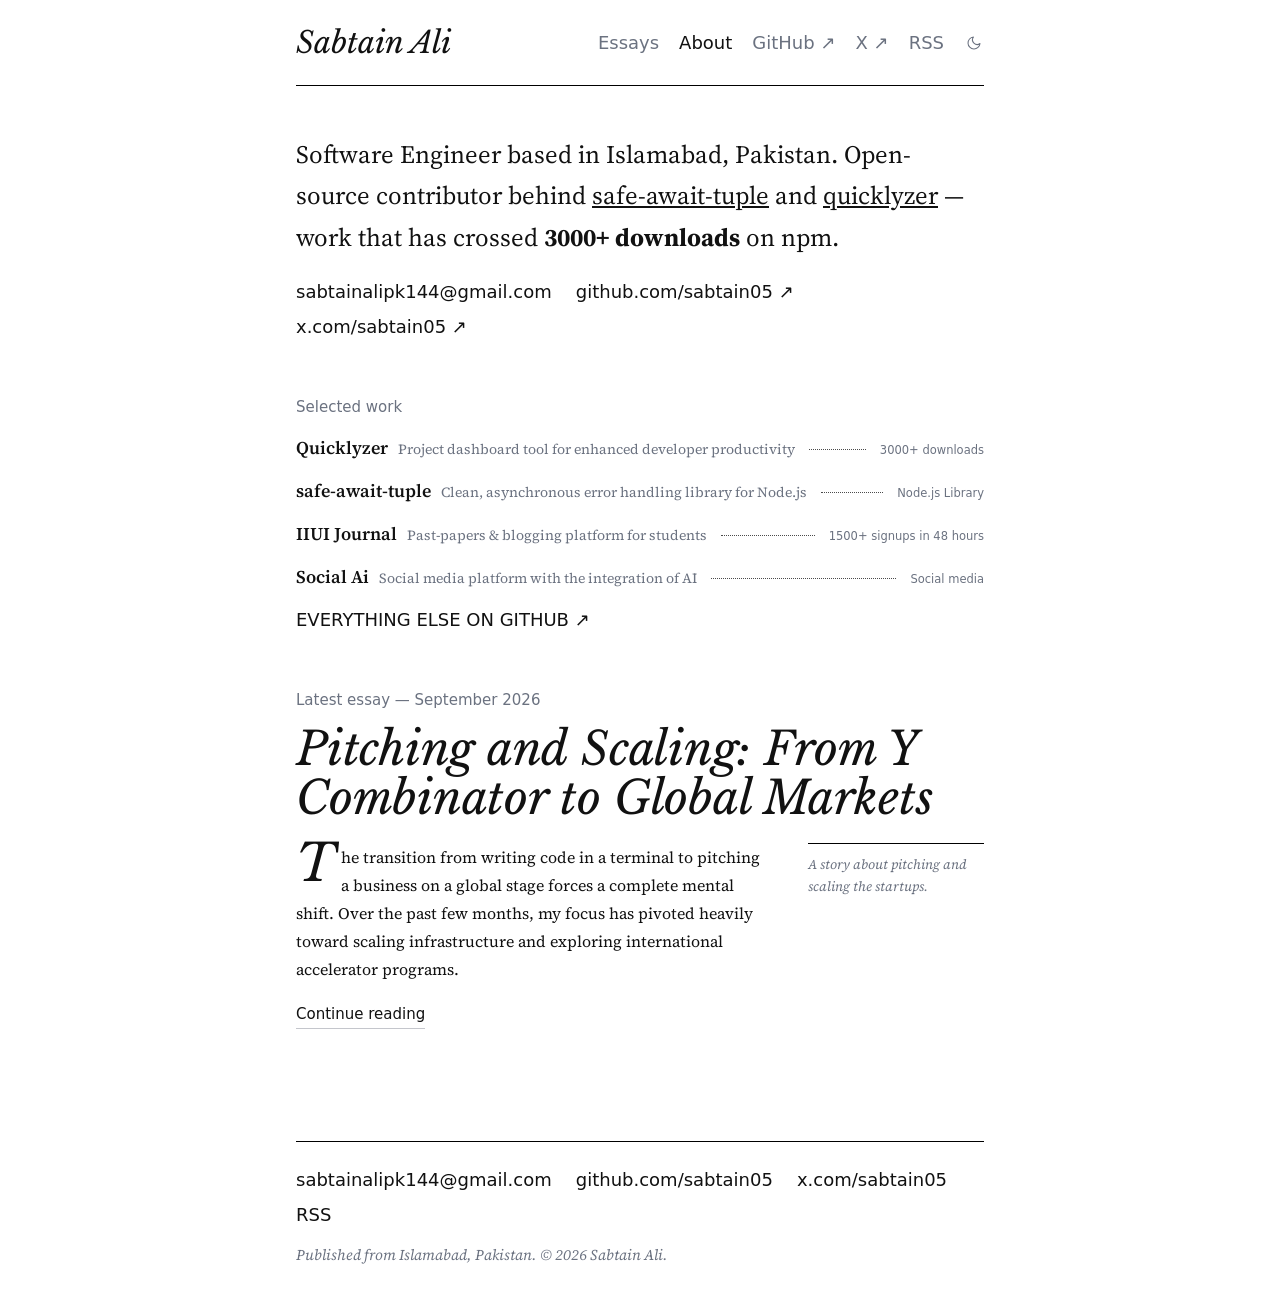
==== index.html @ 8df345d6 "Add x.com link to footer and update font sizes for better readability" ====
<!DOCTYPE html>
<html lang="en" data-theme="light">
<head>
    <meta charset="utf-8" />
    <meta name="viewport" content="width=device-width, initial-scale=1" />
    <title>Sabtain Ali</title>
    <meta name="description" content="Essays on software, open source, and the society around them — by Sabtain Ali." />
    <link rel="icon" href="data:image/svg+xml,<svg xmlns='http://www.w3.org/2000/svg' viewBox='0 0 100 100'><rect width='100' height='100' rx='20' fill='%23111'/><text x='50%' y='50%' dominant-baseline='central' text-anchor='middle' font-family='serif' font-size='60' font-style='italic' fill='white'>S</text></svg>" />

    <!-- Fonts -->
    <link rel="preconnect" href="https://fonts.googleapis.com">
    <link rel="preconnect" href="https://fonts.gstatic.com" crossorigin>
    <link href="https://fonts.googleapis.com/css2?family=Libre+Baskerville:ital,wght@0,400;0,700;1,400&family=Source+Serif+4:ital,opsz,wght@0,8..60,400;0,8..60,600;1,8..60,400&display=swap" rel="stylesheet">
    
    <link rel="stylesheet" href="style.css" />
    <script>
        (function () {
            try {
                var theme = localStorage.getItem('theme');
                if (!theme) {
                    theme = window.matchMedia('(prefers-color-scheme: dark)').matches ? 'dark' : 'light';
                }
                document.documentElement.setAttribute('data-theme', theme);
            } catch (e) {}
        })();
    </script>
</head>
<body>
    <div class="layout-container">
        <header class="site-header">
            <div class="header-content">
                <a class="site-title" href="https://sabtainali.me">Sabtain Ali</a>
                <nav class="site-nav">
                    <a class="nav-link text-dim" href="blog.html">Essays</a>
                    <a class="nav-link text-main" aria-current="page" href="index.html">About</a>
                    <a class="nav-link text-dim" href="https://github.com/sabtain05" target="_blank" rel="noopener noreferrer">GitHub ↗</a>
                    <a class="nav-link text-dim" href="https://x.com/sabtain05" target="_blank" rel="noopener noreferrer">X ↗</a>
                    <a class="nav-link text-dim" href="rss.xml">RSS</a>
                    <button type="button" id="theme-toggle" aria-label="Switch theme" class="theme-btn">
                        <svg viewBox="0 0 24 24" fill="none" stroke="currentColor" stroke-width="1.6" class="moon-icon" aria-hidden="true">
                            <path stroke-linecap="round" stroke-linejoin="round" d="M21 12.79A9 9 0 1 1 11.21 3a7 7 0 0 0 9.79 9.79z"></path>
                        </svg>
                    </button>
                </nav>
            </div>
        </header>

        <main class="main-content">
            <div class="content-wrapper">

                <section aria-label="About">
                    <p class="bio-text">
                        Software Engineer based in Islamabad, Pakistan. Open-source contributor behind 
                        <a style="text-decoration: underline;" href="https://safe-await-tuple.vercel.app">safe-await-tuple</a> and
                        <a style="text-decoration: underline;" href="https://quicklyzer.vercel.app">quicklyzer</a> — work that has crossed <strong>3000+ downloads</strong> on npm.
                    </p>
                    <div class="contact-links">
                        <a class="nav-link text-main" href="mailto:sabtainalipk144@gmail.com">sabtainalipk144@gmail.com</a>
                        <a class="nav-link text-main" href="https://github.com/sabtain05" target="_blank" rel="noopener noreferrer">github.com/sabtain05 ↗</a>
                        <a class="nav-link text-main" href="https://x.com/sabtain05" target="_blank" rel="noopener noreferrer">x.com/sabtain05 ↗</a>
                    </div>
                </section>

                <section aria-labelledby="work-heading">
                    <div class="section-header">
                        <h2 id="work-heading" class="section-label">Selected work</h2>
                    </div>
                    <ul class="project-list">
                      <li>
                            <a href="https://quicklyzer.vercel.app" class="project-item group">
                                <span class="project-name group-hover">Quicklyzer</span>
                                <span class="project-desc">Project dashboard tool for enhanced developer productivity</span>
                                <span class="leader hidden-mobile" aria-hidden="true"></span>
                                <span class="project-meta">3000+ downloads</span>
                            </a>
                        </li>
                        <li>
                            <a href="https://safe-await-tuple.vercel.app" class="project-item group">
                                <span class="project-name group-hover">safe-await-tuple</span>
                                <span class="project-desc">Clean, asynchronous error handling library for Node.js</span>
                                <span class="leader hidden-mobile" aria-hidden="true"></span>
                                <span class="project-meta">Node.js Library</span>
                            </a>
                        </li>
                        <li>
                          <a href="https://github.com/sabtain05/iiui_journal" class="project-item group">
                            <span class="project-name group-hover">IIUI Journal</span>
                            <span class="project-desc">Past-papers & blogging platform for students</span>
                            <span class="leader hidden-mobile" aria-hidden="true"></span>
                            <span class="project-meta">1500+ signups in 48 hours</span>
                          </a>
                        </li>
                        <li>
                          <a href="https://github.com/sabtain05/Social-Ai" class="project-item group">
                            <span class="project-name group-hover">Social Ai</span>
                            <span class="project-desc">Social media platform with the integration of AI</span>
                            <span class="leader hidden-mobile" aria-hidden="true"></span>
                            <span class="project-meta">Social media</span>
                          </a>
                        </li>
                      </ul>
                    <div class="more-link-container">
                        <a href="https://github.com/sabtain05" class="nav-link text-main">EVERYTHING ELSE ON GITHUB ↗</a>
                    </div>
                </section>

                <!-- Latest Essay Section -->
                <section aria-labelledby="latest-heading">
                    <p class="section-label">Latest essay — September 2026</p>
                    <h2 id="latest-heading" class="latest-title">
                        <a href="2026-09-06-pitching-and-scaling.html">Pitching and Scaling: From Y Combinator to Global Markets</a>
                    </h2>
                    <div class="latest-grid">
                        <p class="dropcap-text">
                            <span class="dropcap">T</span>he transition from writing code in a terminal to pitching a business on a global stage forces a complete mental shift. Over the past few months, my focus has pivoted heavily toward scaling infrastructure and exploring international accelerator programs.
                        </p>
                        <aside class="latest-aside">
                            A story about pitching and scaling the startups.
                        </aside>
                    </div>
                    <a class="continue-reading text-main" href="2026-09-06-pitching-and-scaling.html">Continue reading</a>
                </section>

            </div>
        </main>

        <footer class="site-footer">
            <div class="footer-links">
                <a class="nav-link text-main" href="mailto:sabtainalipk144@gmail.com">sabtainalipk144@gmail.com</a>
                <a class="nav-link text-main" href="https://github.com/sabtain05">github.com/sabtain05</a>
                <a class="nav-link text-main" href="https://x.com/sabtain05" target="_blank" rel="noopener noreferrer">x.com/sabtain05</a>
                <a class="nav-link text-main" href="rss.xml">RSS</a>
            </div>
            <p class="copyright">Published from Islamabad, Pakistan. © 2026 Sabtain Ali.</p>
        </footer>
    </div>
    
    <script src="script.js"></script>
</body>
</html>
---- style.css ----
:root {
    --font-serif: 'Source Serif 4', Georgia, Cambria, "Times New Roman", Times, serif;
    --font-display: 'Libre Baskerville', Georgia, serif;
    --font-sans: ui-sans-serif, system-ui, -apple-system, BlinkMacSystemFont, "Segoe UI", Roboto, "Helvetica Neue", Arial, sans-serif;
    

    --bg-color: #ffffff;
    --text-main: #111111;
    --text-dim: #6b7280;
    --border-color: #000000;
    --selection-bg: #d1d5db;
}

:root[data-theme="dark"] {
    --bg-color: #111111;
    --text-main: #ededed;
    --text-dim: #a1a1aa;
    --border-color: #ffffff;
    --selection-bg: #3f3f46;
}


* {
    box-sizing: border-box;
    margin: 0;
    padding: 0;
}

::selection {
    background: var(--selection-bg);
}

body {
    background-color: var(--bg-color);
    color: var(--text-main);
    font-family: var(--font-serif);
    -webkit-font-smoothing: antialiased;
    -moz-osx-font-smoothing: grayscale;
    transition: background-color 0.3s ease, color 0.3s ease;
    line-height: 1.5;
}

a {
    color: inherit;
    text-decoration: none;
}


.layout-container {
    max-width: 46rem;
    width: 100%;
    margin: 0 auto;
    padding: 0 1.5rem;
    min-height: 100vh;
    display: flex;
    flex-direction: column;
}

.site-header {
    border-bottom: 1px solid var(--border-color);
    padding: 1.25rem 0;
}

.header-content {
    display: flex;
    flex-wrap: wrap;
    align-items: center;
    justify-content: space-between;
    gap: 0.5rem 1rem;
}

.site-title {
    font-family: var(--font-display);
    font-style: italic;
    font-size: 30px;
    transition: color 0.2s;
}

.site-title:hover {
    color: var(--text-dim);
}

.site-nav {
    display: flex;
    flex-wrap: wrap;
    align-items: center;
    gap: 0.5rem 1.25rem;
}

.nav-link {
    font-family: var(--font-sans);
    font-size: 18px;
    transition: color 0.2s;
}

.text-dim { color: var(--text-dim); }
.text-main { color: var(--text-main); }

.nav-link.text-dim:hover { color: var(--text-main); }
.nav-link.text-main:hover { color: var(--text-dim); }

.theme-btn {
    background: none;
    border: none;
    color: var(--text-dim);
    cursor: pointer;
    width: 1.25rem;
    height: 1.25rem;
    display: inline-flex;
    align-items: center;
    justify-content: center;
    transition: color 0.2s;
}

.theme-btn:hover { color: var(--text-main); }
.moon-icon { width: 1rem; height: 1rem; }


.main-content {
    flex: 1;
    padding: 3rem 0;
}

.content-wrapper {
    display: flex;
    flex-direction: column;
    gap: 3rem;
}

@media (min-width: 640px) {
    .content-wrapper { gap: 3.5rem; }
}


.bio-text {
    font-size: 25px;
    line-height: 1.65;
}

.contact-links {
    margin-top: 1.25rem;
    display: flex;
    flex-wrap: wrap;
    gap: 0.5rem 1.5rem;
}


.section-header {
    display: flex;
    align-items: center;
    gap: 1rem;
}

.section-label {
    font-family: var(--font-sans);
    font-size: 15px;
    color: var(--text-dim);
    font-weight: normal;
}

.project-list {
    list-style: none;
    margin-top: 0.5rem;
}

.project-item {
    display: flex;
    flex-wrap: wrap;
    align-items: baseline;
    column-gap: 0.625rem;
    padding: 0.5rem 0;
}

.project-name {
    font-weight: 600;
    font-size: 18px;
    white-space: nowrap;
}

.group:hover .group-hover {
    font-style: italic;
}

.project-desc {
    order: 3;
    flex-basis: 100%;
    color: var(--text-dim);
    font-size: 14px;
}

.project-meta {
    font-family: var(--font-sans);
    font-size: 11.5px;
    color: var(--text-dim);
    white-space: nowrap;
    margin-left: auto;
    font-variant-numeric: tabular-nums;
}

.leader {
    display: none;
}

@media (min-width: 640px) {
    .project-desc {
        order: unset;
        flex-basis: auto;
    }
    .project-meta {
        margin-left: 0;
    }
    .hidden-mobile {
        display: block;
    }
    .leader {
        flex-grow: 1;
        border-bottom: 1px dotted var(--border-color);
        margin: 0 4px;
        opacity: 0.7;
        position: relative;
        top: -4px;
    }
}

.more-link-container {
    margin-top: 0.5rem;
}


.latest-title {
    margin-top: 0.75rem;
    font-family: var(--font-display);
    font-style: italic;
    font-size: clamp(30px, 5vw, 46px);
    line-height: 1.08;
    letter-spacing: -0.005em;
    font-weight: normal;
}

.latest-title a {
    transition: color 0.2s;
}

.latest-title a:hover {
    color: var(--text-dim);
}

.latest-grid {
    margin-top: 1.25rem;
    display: grid;
    gap: 1.5rem;
    align-items: start;
}

@media (min-width: 640px) {
    .latest-grid {
        grid-template-columns: minmax(0, 1fr) 11rem;
        column-gap: 2.5rem;
    }
}

.dropcap-text {
    line-height: 1.75;
}

.dropcap {
    float: left;
    font-size: 3.2em;
    line-height: 0.8;
    margin-right: 0.1em;
    font-family: var(--font-display);
    font-style: italic;
}

.latest-aside {
    font-style: italic;
    font-size: 13.5px;
    line-height: 1.6;
    color: var(--text-dim);
    border-left: 2px solid var(--border-color);
    padding-left: 0.875rem;
}

@media (min-width: 640px) {
    .latest-aside {
        border-left: none;
        border-top: 1px solid var(--border-color);
        padding-left: 0;
        padding-top: 0.625rem;
    }
}

.continue-reading {
    font-family: var(--font-sans);
    font-size: 15px;
    display: inline-block;
    margin-top: 1.25rem;
    padding-bottom: 2px;
    border-bottom: 1px solid rgba(107, 114, 128, 0.4);
    transition: border-color 0.2s;
}

.continue-reading:hover {
    border-color: var(--text-main);
}


.site-footer {
    border-top: 1px solid var(--border-color);
    margin-top: 4rem;
    padding: 1.5rem 0;
}

.footer-links {
    display: flex;
    flex-wrap: wrap;
    gap: 0.5rem 1.5rem;
}

.copyright {
    margin-top: 1rem;
    font-style: italic;
    font-size: 15px;
    color: var(--text-dim);
}


.page-title {
    margin-top: 0.75rem;
    font-family: var(--font-display);
    font-style: italic;
    font-size: clamp(30px, 5vw, 42px);
    line-height: 1.1;
    letter-spacing: -0.005em;
    font-weight: normal;
}

.page-subtitle {
    margin-top: 0.75rem;
    font-size: 15.5px;
    line-height: 1.6;
    color: var(--text-dim);
}

.essays-container {
    margin-top: 2.5rem;
}

.years-wrapper {
    display: flex;
    flex-direction: column;
    gap: 1.75rem;
}

.mb-1 {
    margin-bottom: 0.25rem;
}

.essay-item {
    padding: 0.375rem 0;
}
.essay-item .project-name {
    font-weight: normal;
    font-size: 17px;
}


.article-header {
    margin-bottom: 2.5rem;
}

.article-date {
    font-family: var(--font-sans);
    font-size: 11.5px;
    color: var(--text-dim);
    margin-bottom: 0.75rem;
    display: block;
}

.article-title {
    font-family: var(--font-display);
    font-style: italic;
    font-size: clamp(30px, 5vw, 46px);
    line-height: 1.08;
    letter-spacing: -0.005em;
    margin-bottom: 2rem;
}

.article-content {
    font-size: 17px;
    line-height: 1.75;
}

.article-content p {
    margin-bottom: 1.5rem;
}

.article-content a {
    text-decoration: underline;
    text-decoration-color: rgba(107, 114, 128, 0.4);
    text-underline-offset: 3px;
    transition: text-decoration-color 0.2s;
}

.article-content a:hover {
    text-decoration-color: var(--text-main);
}

.back-link {
    font-family: var(--font-sans);
    font-size: 12px;
    display: inline-block;
    margin-top: 2rem;
    padding-bottom: 2px;
    border-bottom: 1px solid rgba(107, 114, 128, 0.4);
    transition: border-color 0.2s;
}

.back-link:hover {
    border-color: var(--text-main);
}
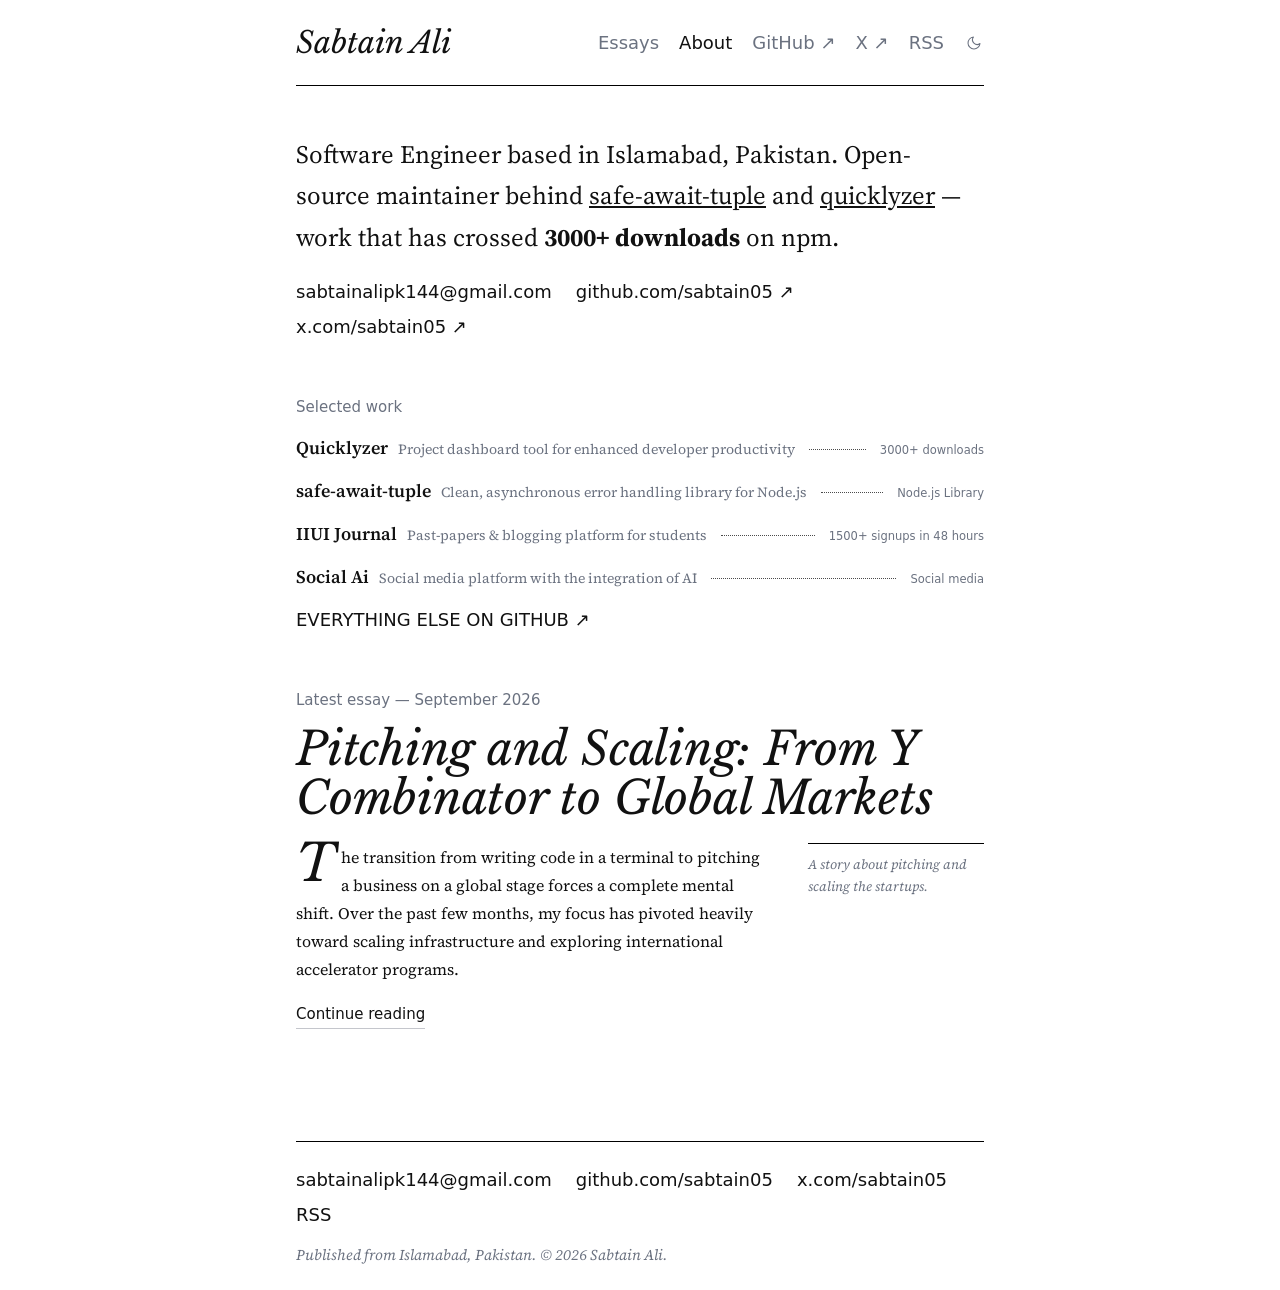
==== commit b35661b7: "Update bio text for clarity" ====
--- a/index.html
+++ b/index.html
@@ -50,7 +50,7 @@
 
                 <section aria-label="About">
                     <p class="bio-text">
-                        Software Engineer based in Islamabad, Pakistan. Open-source contributor behind 
+                        Software Engineer based in Islamabad, Pakistan. Open-source maintainer behind 
                         <a style="text-decoration: underline;" href="https://safe-await-tuple.vercel.app">safe-await-tuple</a> and
                         <a style="text-decoration: underline;" href="https://quicklyzer.vercel.app">quicklyzer</a> — work that has crossed <strong>3000+ downloads</strong> on npm.
                     </p>
@@ -137,4 +137,4 @@
     
     <script src="script.js"></script>
 </body>
-</html>+</html>
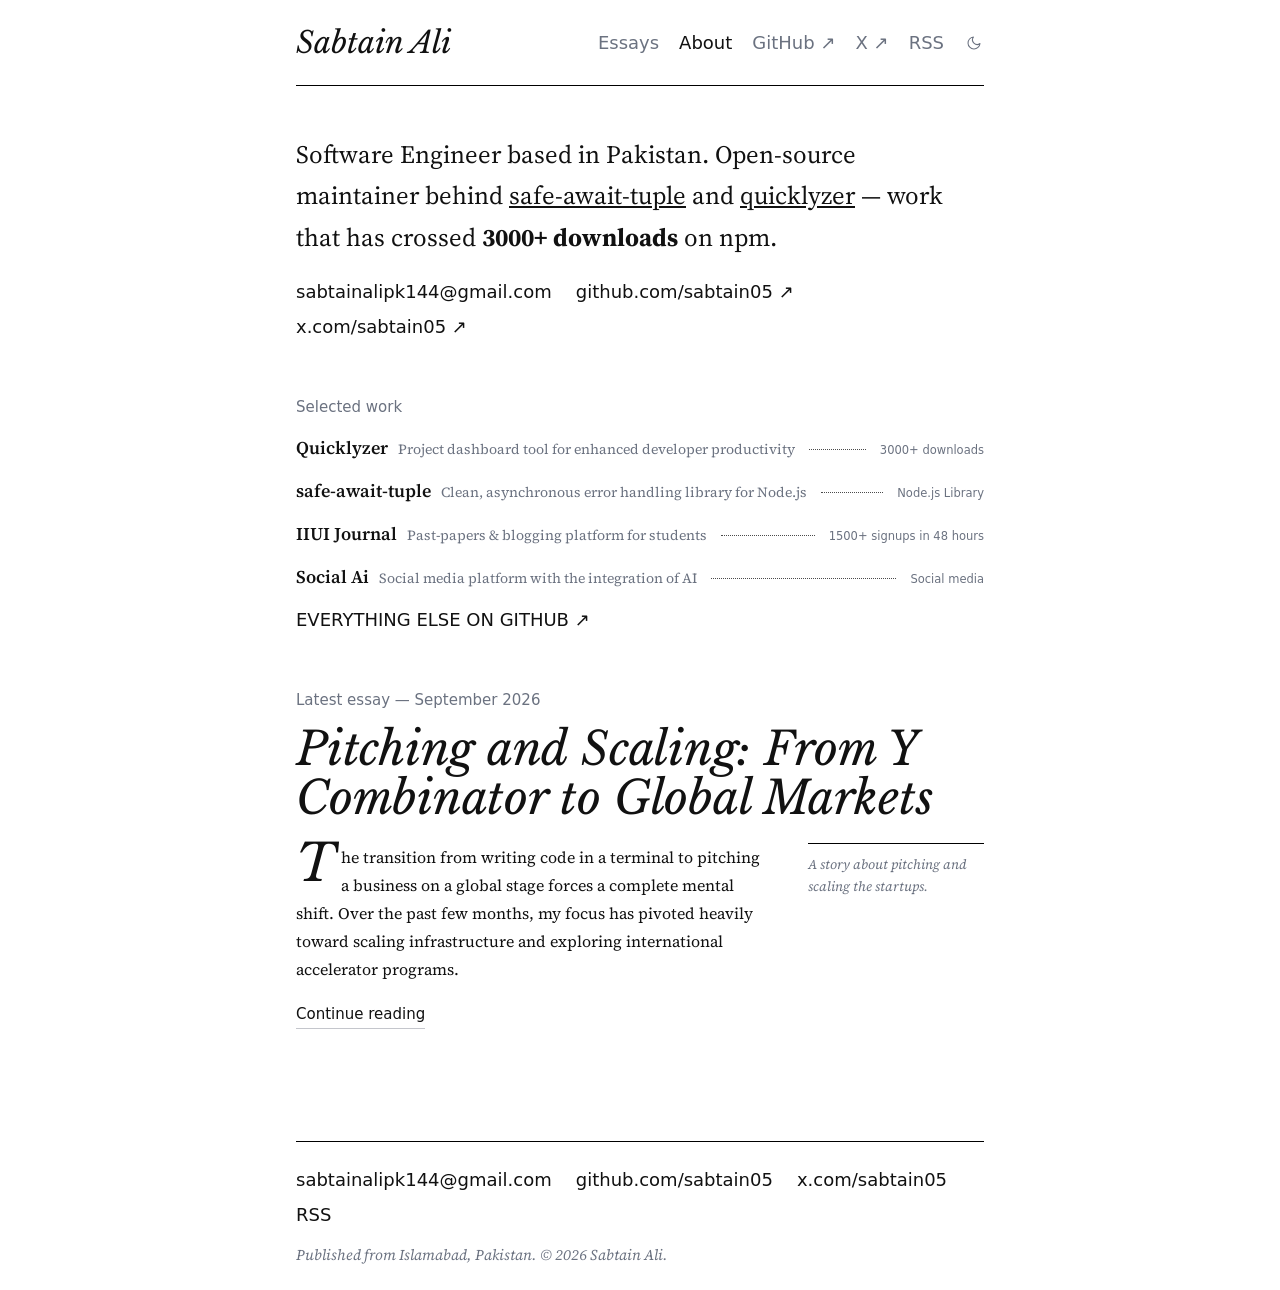
==== commit 597c8af1: "Update bio location from Islamabad to Pakistan" ====
--- a/index.html
+++ b/index.html
@@ -50,7 +50,7 @@
 
                 <section aria-label="About">
                     <p class="bio-text">
-                        Software Engineer based in Islamabad, Pakistan. Open-source maintainer behind 
+                        Software Engineer based in Pakistan. Open-source maintainer behind 
                         <a style="text-decoration: underline;" href="https://safe-await-tuple.vercel.app">safe-await-tuple</a> and
                         <a style="text-decoration: underline;" href="https://quicklyzer.vercel.app">quicklyzer</a> — work that has crossed <strong>3000+ downloads</strong> on npm.
                     </p>
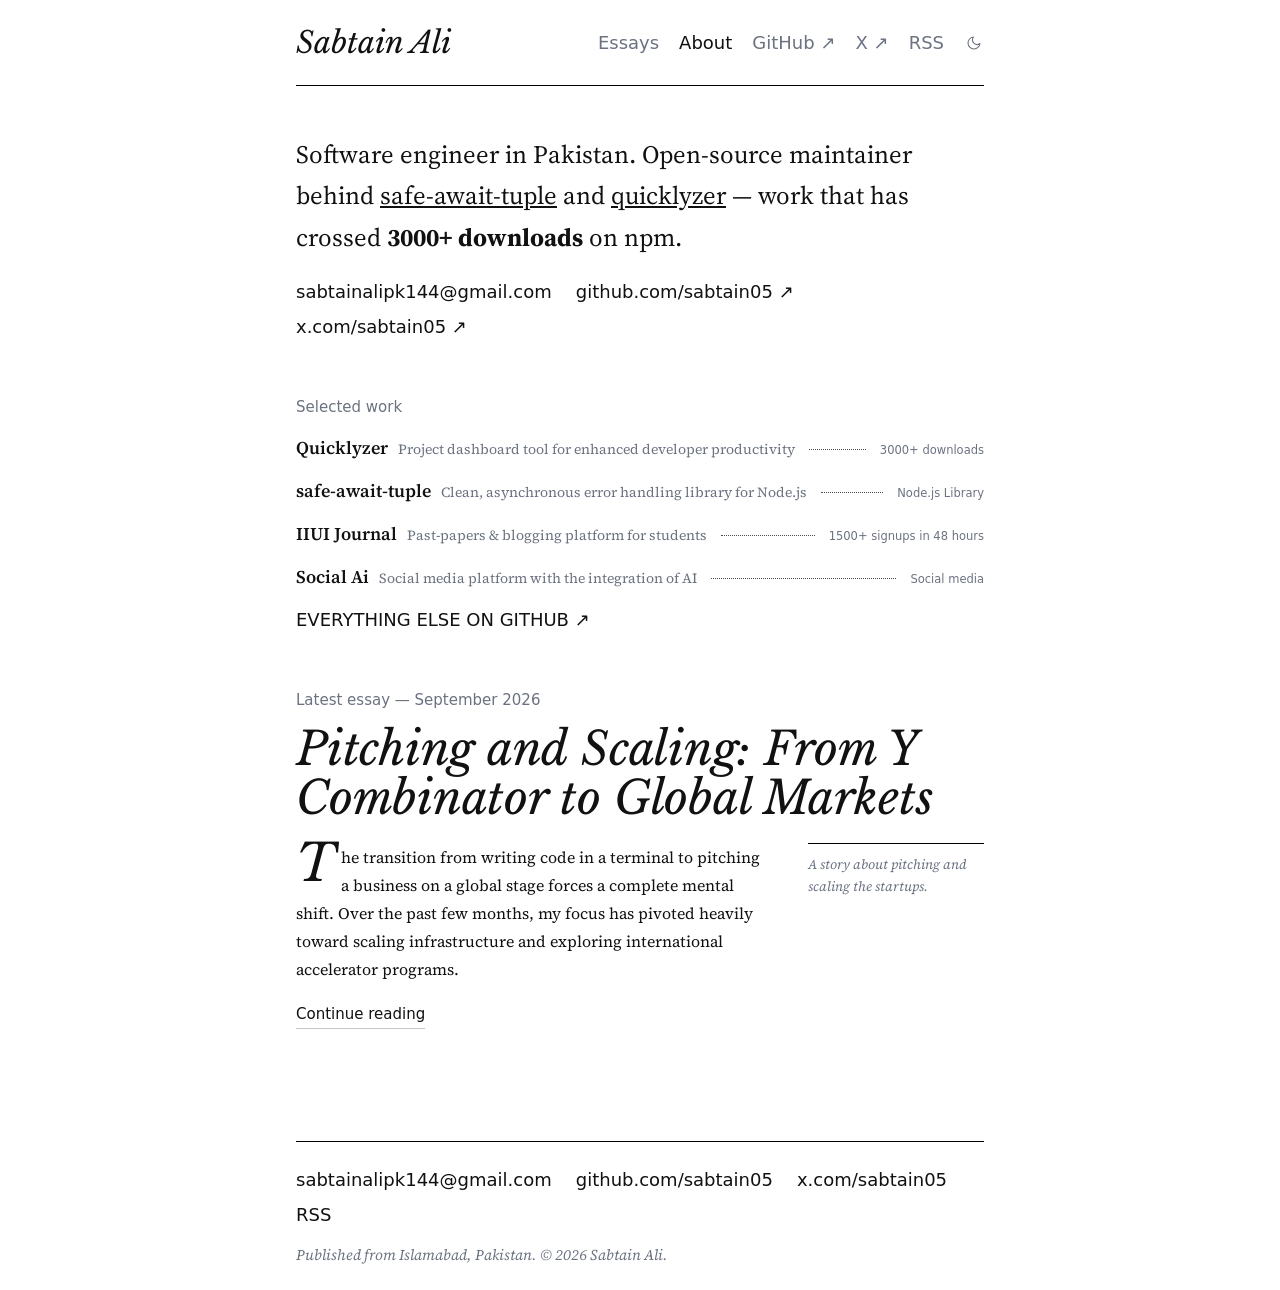
==== commit 0ec5386a: "Update bio text for clarity" ====
--- a/index.html
+++ b/index.html
@@ -50,7 +50,7 @@
 
                 <section aria-label="About">
                     <p class="bio-text">
-                        Software Engineer based in Pakistan. Open-source maintainer behind 
+                        Software engineer in Pakistan. Open-source maintainer behind 
                         <a style="text-decoration: underline;" href="https://safe-await-tuple.vercel.app">safe-await-tuple</a> and
                         <a style="text-decoration: underline;" href="https://quicklyzer.vercel.app">quicklyzer</a> — work that has crossed <strong>3000+ downloads</strong> on npm.
                     </p>
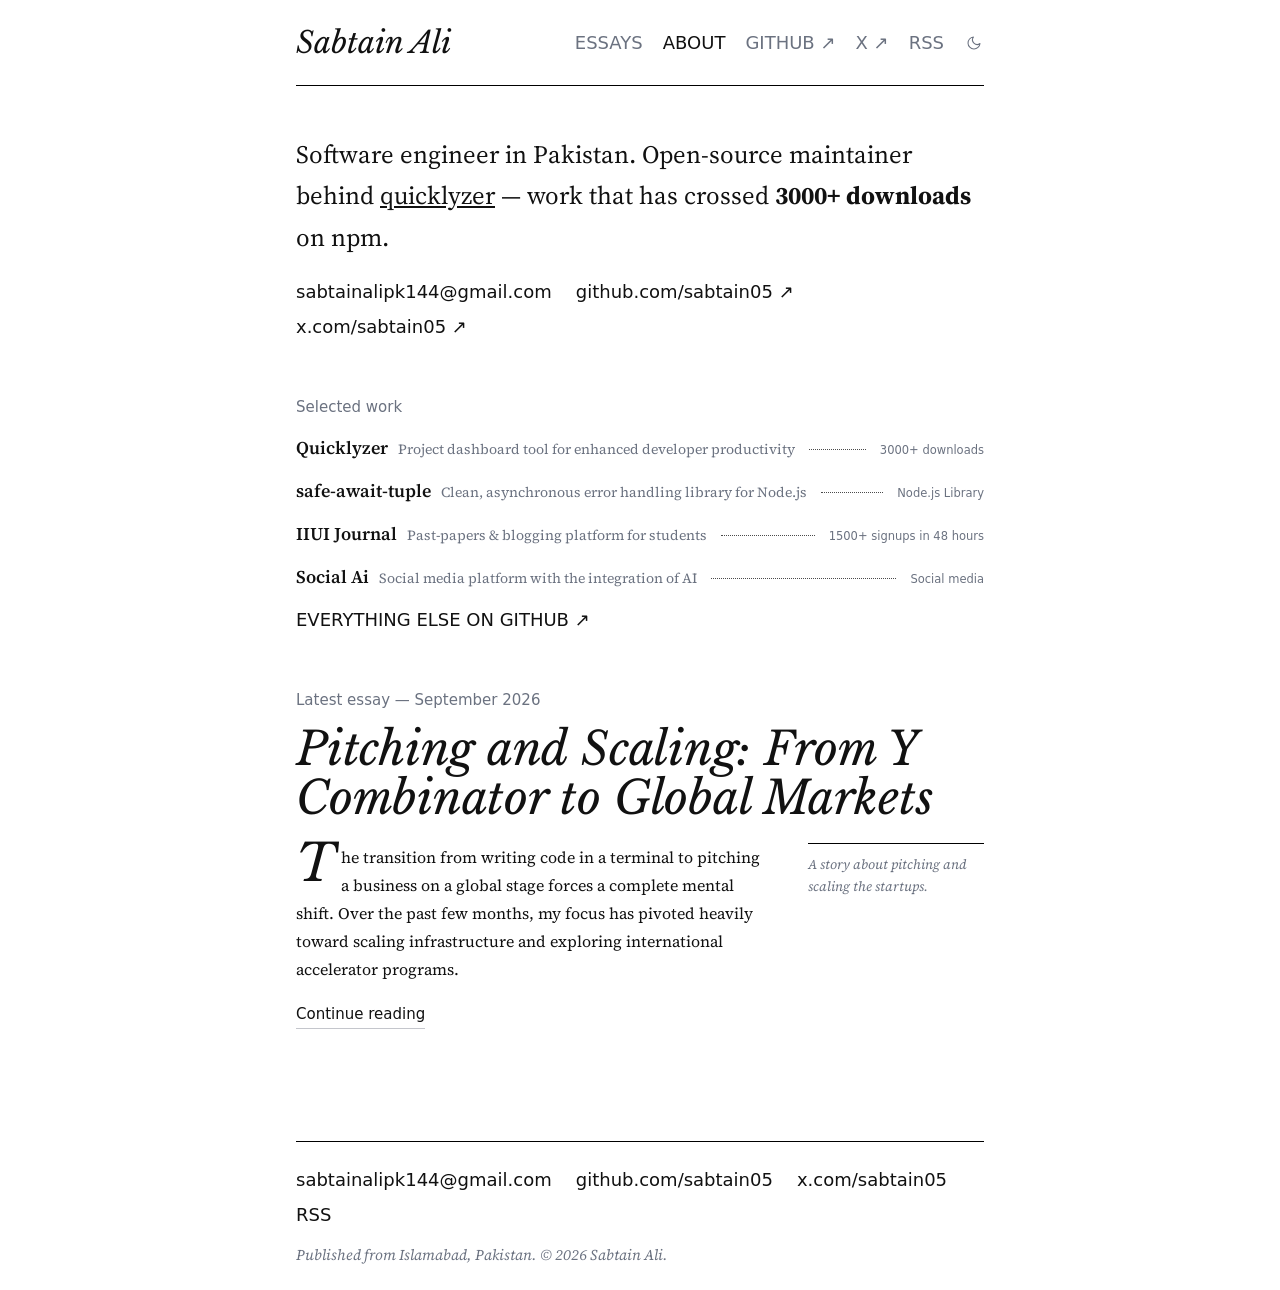
==== commit a0b2d8cc: "Update navigation links to use uppercase for consistency" ====
--- a/index.html
+++ b/index.html
@@ -31,9 +31,9 @@
             <div class="header-content">
                 <a class="site-title" href="https://sabtainali.me">Sabtain Ali</a>
                 <nav class="site-nav">
-                    <a class="nav-link text-dim" href="blog.html">Essays</a>
-                    <a class="nav-link text-main" aria-current="page" href="index.html">About</a>
-                    <a class="nav-link text-dim" href="https://github.com/sabtain05" target="_blank" rel="noopener noreferrer">GitHub ↗</a>
+                    <a class="nav-link text-dim" href="blog.html">ESSAYS</a>
+                    <a class="nav-link text-main" aria-current="page" href="index.html">ABOUT</a>
+                    <a class="nav-link text-dim" href="https://github.com/sabtain05" target="_blank" rel="noopener noreferrer">GITHUB ↗</a>
                     <a class="nav-link text-dim" href="https://x.com/sabtain05" target="_blank" rel="noopener noreferrer">X ↗</a>
                     <a class="nav-link text-dim" href="rss.xml">RSS</a>
                     <button type="button" id="theme-toggle" aria-label="Switch theme" class="theme-btn">
@@ -51,7 +51,6 @@
                 <section aria-label="About">
                     <p class="bio-text">
                         Software engineer in Pakistan. Open-source maintainer behind 
-                        <a style="text-decoration: underline;" href="https://safe-await-tuple.vercel.app">safe-await-tuple</a> and
                         <a style="text-decoration: underline;" href="https://quicklyzer.vercel.app">quicklyzer</a> — work that has crossed <strong>3000+ downloads</strong> on npm.
                     </p>
                     <div class="contact-links">
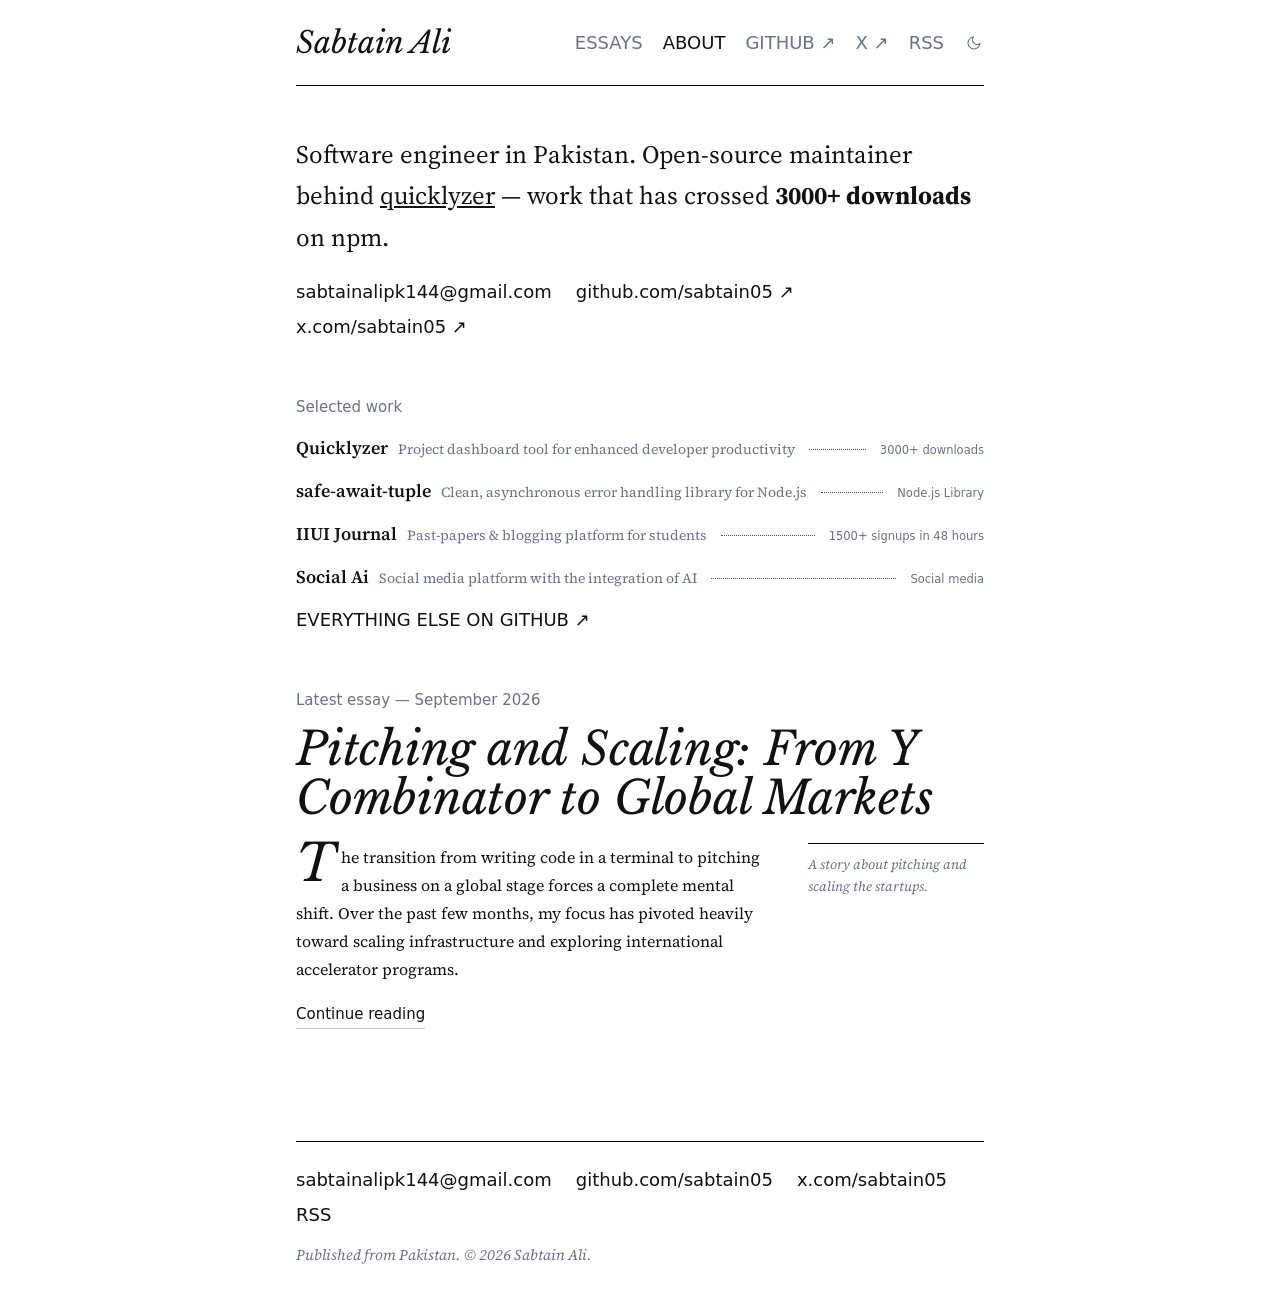
==== commit 10e0c3a2: "Update copyright location from Islamabad to Pakistan for consistency" ====
--- a/index.html
+++ b/index.html
@@ -130,7 +130,7 @@
                 <a class="nav-link text-main" href="https://x.com/sabtain05" target="_blank" rel="noopener noreferrer">x.com/sabtain05</a>
                 <a class="nav-link text-main" href="rss.xml">RSS</a>
             </div>
-            <p class="copyright">Published from Islamabad, Pakistan. © 2026 Sabtain Ali.</p>
+            <p class="copyright">Published from Pakistan. © 2026 Sabtain Ali.</p>
         </footer>
     </div>
     
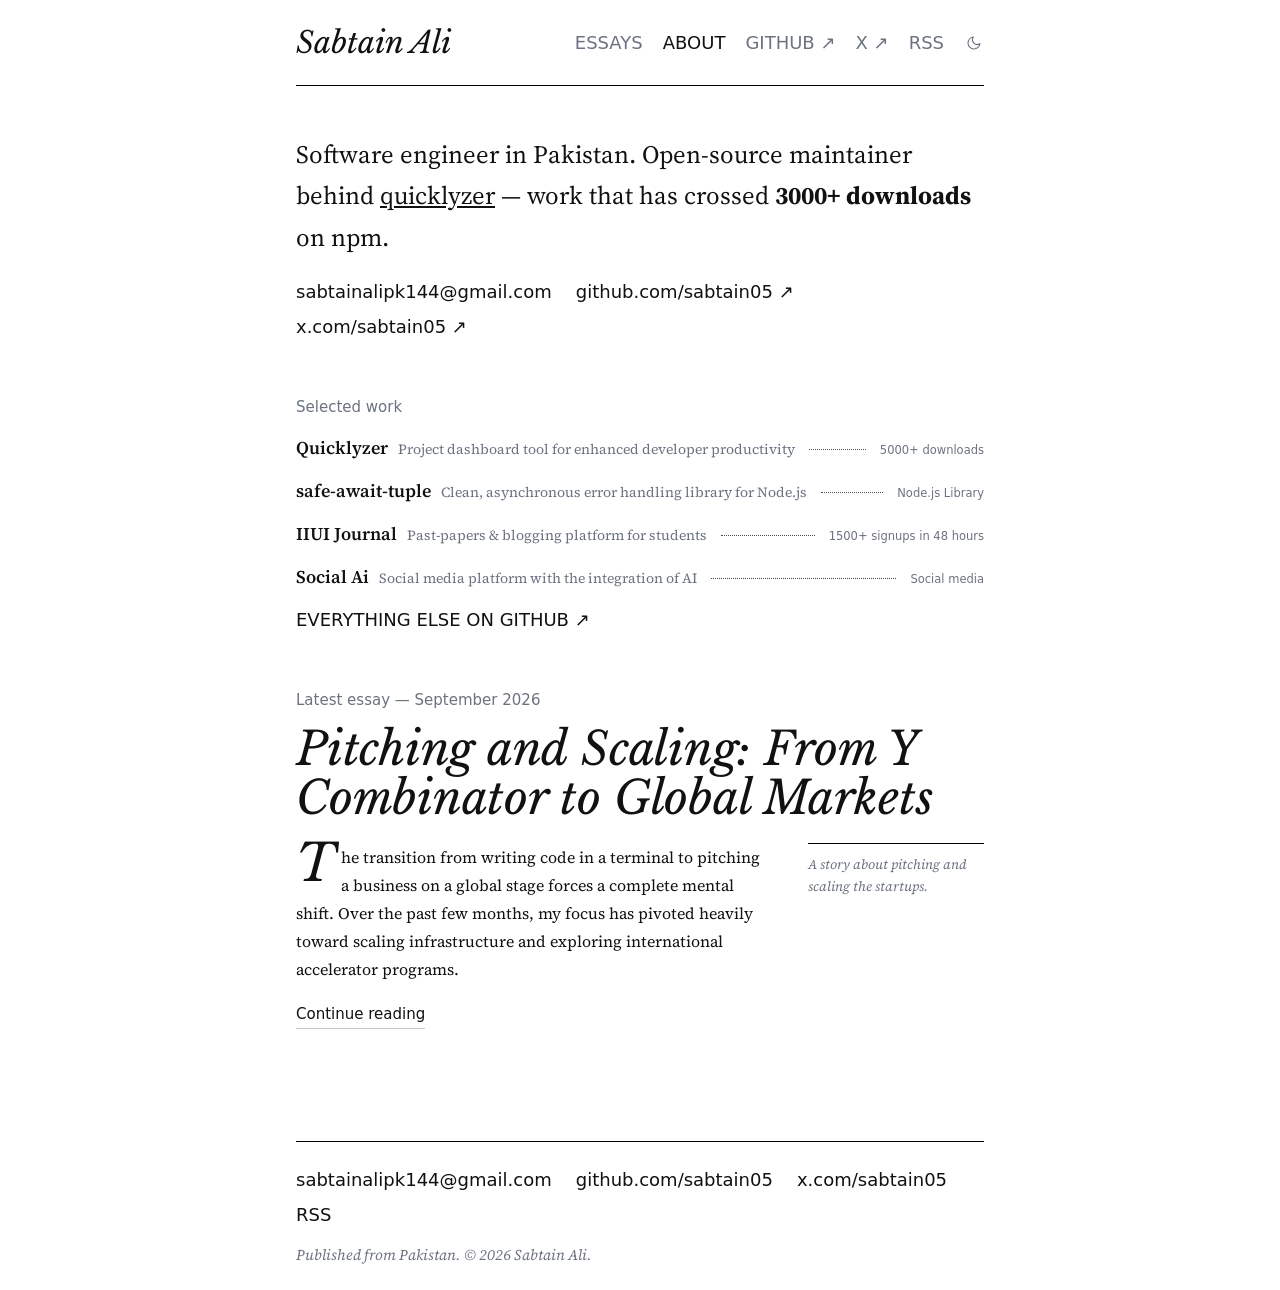
==== commit bc8b3b62: "Update project metadata to reflect 5000+ downloads" ====
--- a/index.html
+++ b/index.html
@@ -70,7 +70,7 @@
                                 <span class="project-name group-hover">Quicklyzer</span>
                                 <span class="project-desc">Project dashboard tool for enhanced developer productivity</span>
                                 <span class="leader hidden-mobile" aria-hidden="true"></span>
-                                <span class="project-meta">3000+ downloads</span>
+                                <span class="project-meta">5000+ downloads</span>
                             </a>
                         </li>
                         <li>
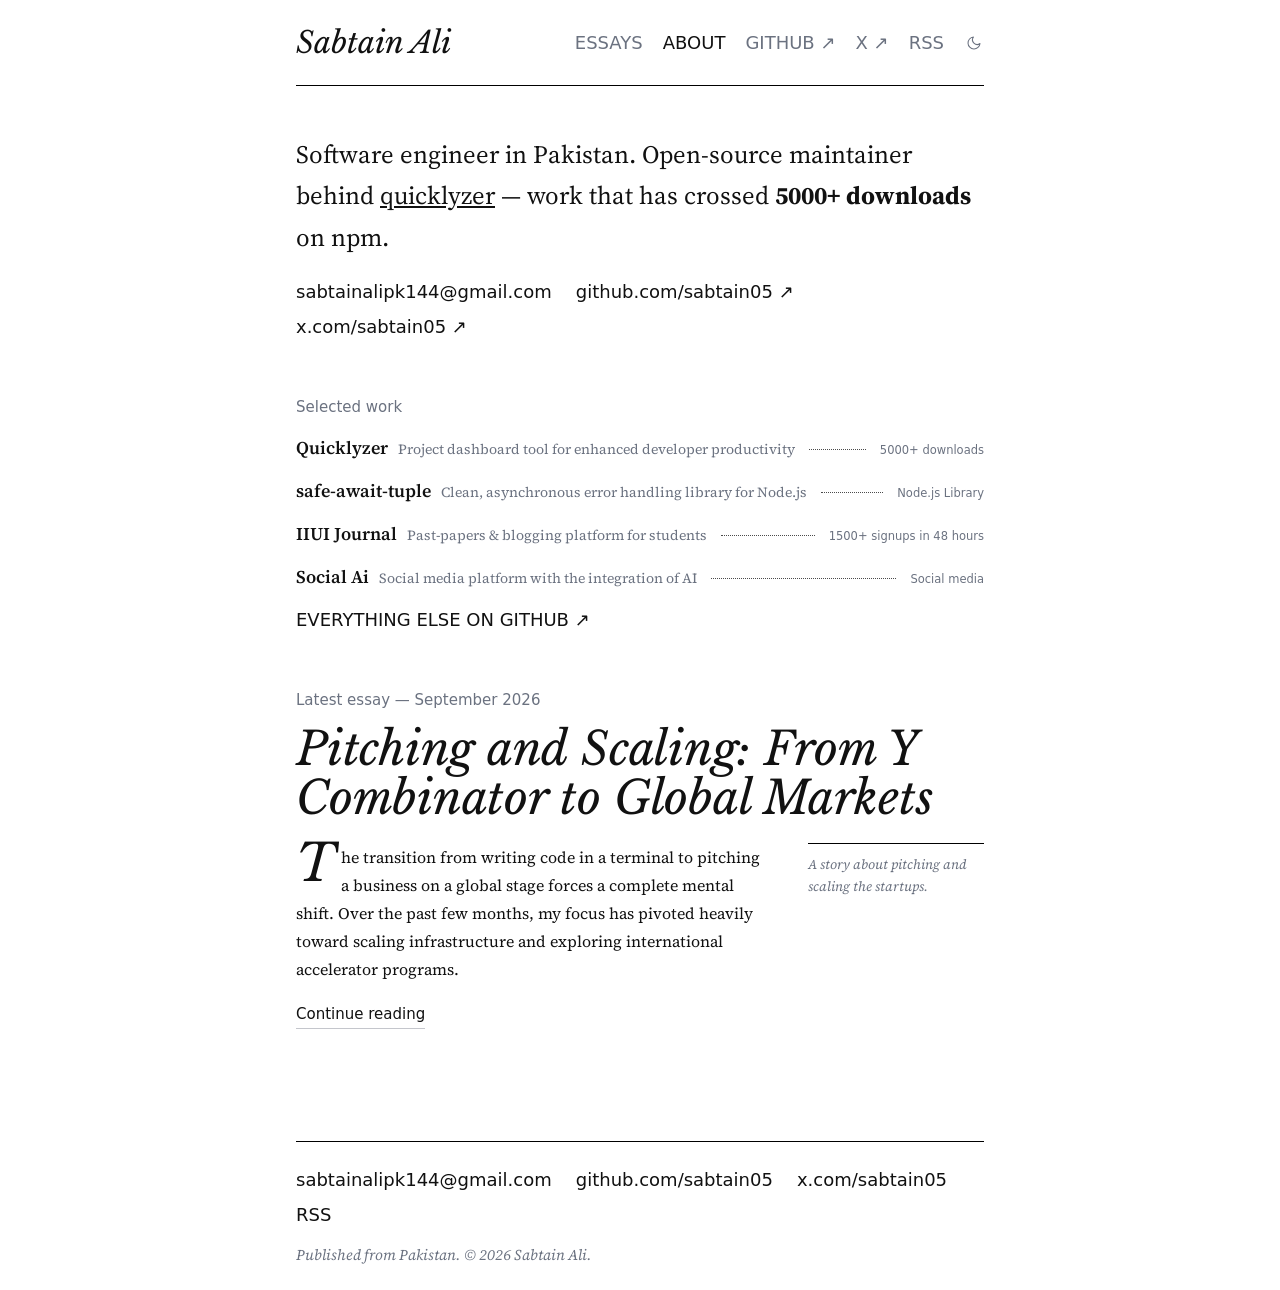
==== commit fc97e38f: "Update bio text to reflect 5000+ downloads for quicklyzer" ====
--- a/index.html
+++ b/index.html
@@ -51,7 +51,7 @@
                 <section aria-label="About">
                     <p class="bio-text">
                         Software engineer in Pakistan. Open-source maintainer behind 
-                        <a style="text-decoration: underline;" href="https://quicklyzer.vercel.app">quicklyzer</a> — work that has crossed <strong>3000+ downloads</strong> on npm.
+                        <a style="text-decoration: underline;" href="https://quicklyzer.vercel.app">quicklyzer</a> — work that has crossed <strong>5000+ downloads</strong> on npm.
                     </p>
                     <div class="contact-links">
                         <a class="nav-link text-main" href="mailto:sabtainalipk144@gmail.com">sabtainalipk144@gmail.com</a>
